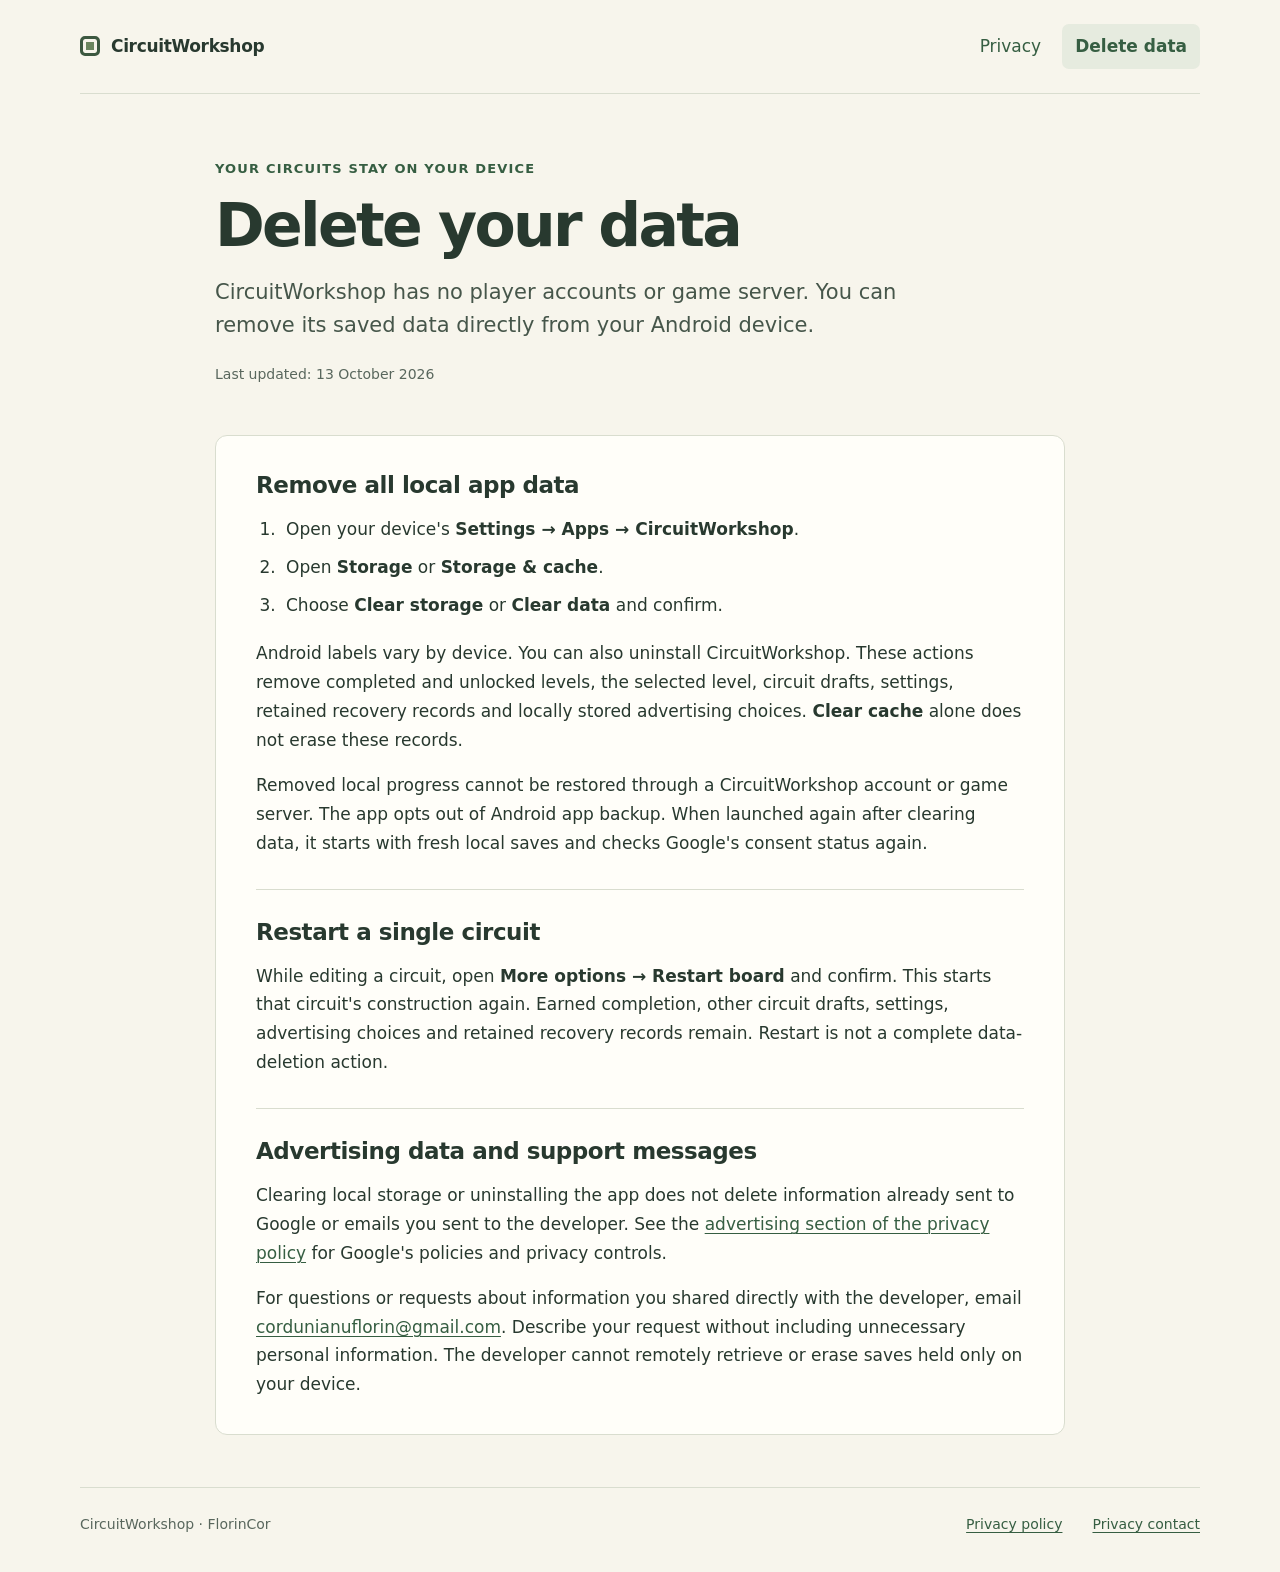
==== data-deletion.html @ 1bf20e46 "Publish CircuitWorkshop privacy policy and data-deletion instructions" ====
<!doctype html>
<html lang="en">
<head>
  <meta charset="utf-8">
  <meta name="viewport" content="width=device-width, initial-scale=1">
  <meta name="color-scheme" content="light">
  <meta name="description" content="How to remove CircuitWorkshop's locally saved circuits, progress, settings and advertising choices from an Android device.">
  <title>CircuitWorkshop · Delete data</title>
  <link rel="canonical" href="https://florincor.github.io/circuitworkshop-privacy/data-deletion.html">
  <link rel="stylesheet" href="styles.css">
</head>
<body>
  <a class="skip-link" href="#main">Skip to instructions</a>
  <header class="page-width site-header">
    <a class="brand" href="./"><span class="brand-mark" aria-hidden="true"></span>CircuitWorkshop</a>
    <nav aria-label="Privacy pages"><a href="./">Privacy</a><a href="data-deletion.html" aria-current="page">Delete data</a></nav>
  </header>
  <main id="main" class="page-width narrow-page">
    <section class="hero" aria-labelledby="page-title">
      <div>
        <p class="eyebrow">Your circuits stay on your device</p>
        <h1 id="page-title">Delete your data</h1>
        <p class="intro">CircuitWorkshop has no player accounts or game server. You can remove its saved data directly from your Android device.</p>
        <p class="updated">Last updated: <time datetime="2026-10-13">13 October 2026</time></p>
      </div>
    </section>
    <article class="policy-card" aria-label="Data-deletion instructions">
      <section>
        <h2>Remove all local app data</h2>
        <ol class="steps">
          <li>Open your device's <strong>Settings → Apps → CircuitWorkshop</strong>.</li>
          <li>Open <strong>Storage</strong> or <strong>Storage &amp; cache</strong>.</li>
          <li>Choose <strong>Clear storage</strong> or <strong>Clear data</strong> and confirm.</li>
        </ol>
        <p>Android labels vary by device. You can also uninstall CircuitWorkshop. These actions remove completed and unlocked levels, the selected level, circuit drafts, settings, retained recovery records and locally stored advertising choices. <strong>Clear cache</strong> alone does not erase these records.</p>
        <p>Removed local progress cannot be restored through a CircuitWorkshop account or game server. The app opts out of Android app backup. When launched again after clearing data, it starts with fresh local saves and checks Google's consent status again.</p>
      </section>
      <section>
        <h2>Restart a single circuit</h2>
        <p>While editing a circuit, open <strong>More options → Restart board</strong> and confirm. This starts that circuit's construction again. Earned completion, other circuit drafts, settings, advertising choices and retained recovery records remain. Restart is not a complete data-deletion action.</p>
      </section>
      <section>
        <h2>Advertising data and support messages</h2>
        <p>Clearing local storage or uninstalling the app does not delete information already sent to Google or emails you sent to the developer. See the <a href="./#advertising">advertising section of the privacy policy</a> for Google's policies and privacy controls.</p>
        <p>For questions or requests about information you shared directly with the developer, email <a href="mailto:cordunianuflorin@gmail.com">cordunianuflorin@gmail.com</a>. Describe your request without including unnecessary personal information. The developer cannot remotely retrieve or erase saves held only on your device.</p>
      </section>
    </article>
  </main>
  <footer class="page-width site-footer"><span>CircuitWorkshop · FlorinCor</span><a href="./">Privacy policy</a><a href="mailto:cordunianuflorin@gmail.com">Privacy contact</a></footer>
</body>
</html>
---- styles.css ----
:root { color-scheme: light; --paper: #f7f5ec; --ink: #28392f; --muted: #59675d; --accent: #365e42; --line: #d9ddcf; }
* { box-sizing: border-box; }
html { scroll-padding-top: 1.5rem; }
body { margin: 0; background: var(--paper); color: var(--ink); font-family: system-ui, -apple-system, BlinkMacSystemFont, "Segoe UI", sans-serif; font-size: 17px; line-height: 1.7; }
a { color: var(--accent); text-underline-offset: .18em; text-decoration-thickness: 1px; overflow-wrap: anywhere; }
a:hover { text-decoration-thickness: 2px; }
a:focus-visible { outline: 3px solid #a86636; outline-offset: 5px; border-radius: 3px; }
.page-width { width: min(1120px, calc(100% - 64px)); margin-inline: auto; }
.site-header { display: flex; align-items: center; justify-content: space-between; gap: 20px; min-height: 94px; border-bottom: 1px solid var(--line); }
.brand { display: inline-flex; align-items: center; gap: 11px; color: var(--ink); text-decoration: none; font-weight: 700; letter-spacing: -.02em; }
.brand-mark { width: 20px; height: 20px; background: #6b865f; border: 3px solid #3c5840; border-radius: 5px; box-shadow: inset 0 0 0 3px var(--paper); flex: 0 0 auto; }
nav { display: flex; gap: 8px; }
nav a { display: inline-flex; align-items: center; min-height: 44px; padding: 8px 13px; text-decoration: none; border-radius: 7px; }
nav a[aria-current="page"] { background: #e6ebdf; font-weight: 650; }
.hero { display: flex; align-items: center; justify-content: space-between; gap: 45px; padding-block: 64px 48px; }
.hero > div { max-width: 740px; }
.eyebrow { margin: 0 0 13px; color: var(--accent); font-size: 13px; font-weight: 700; letter-spacing: .09em; text-transform: uppercase; }
h1 { margin: 0 0 18px; font-size: clamp(36px, 5vw, 60px); line-height: 1.08; letter-spacing: -.045em; font-weight: 680; }
.intro { margin: 0; color: #46564a; font-size: clamp(18px, 2.2vw, 21px); line-height: 1.6; }
.updated { margin: 20px 0 0; color: var(--muted); font-size: 14px; }
.circuit-art { width: 220px; height: 190px; flex: 0 0 auto; }
.policy-layout { display: grid; grid-template-columns: 230px minmax(0, 1fr); align-items: start; gap: 35px; }
.contents { padding-top: 14px; font-size: 14px; }
.contents p { margin: 0 0 12px; font-weight: 700; }
.contents ol { list-style: none; padding: 0; margin: 0; }
.contents a { display: block; padding-block: 7px; text-decoration: none; }
.contents a:hover { text-decoration: underline; }
.policy-card { min-width: 0; padding: 35px 40px; border: 1px solid var(--line); border-radius: 12px; background: #fffef9; }
.policy-card section + section { margin-top: 31px; padding-top: 28px; border-top: 1px solid var(--line); }
h2 { margin: 0 0 14px; font-size: 23px; line-height: 1.3; font-weight: 650; letter-spacing: -.02em; }
p { margin: 0 0 16px; }
section > p:last-child { margin-bottom: 0; }
code { font-size: .9em; overflow-wrap: anywhere; }
strong { font-weight: 650; }
.steps { margin: 0 0 20px; padding-left: 25px; }
.steps li { padding-left: 5px; margin-block: 9px; }
.narrow-page { max-width: 850px; }
.site-footer { display: flex; flex-wrap: wrap; gap: 14px 30px; margin-top: 52px; padding-block: 25px 35px; border-top: 1px solid var(--line); color: var(--muted); font-size: 14px; }
.site-footer span { margin-right: auto; }
.skip-link { position: absolute; left: 16px; top: -90px; padding: 12px 16px; background: #fffef9; z-index: 1; border: 1px solid var(--accent); border-radius: 6px; }
.skip-link:focus { top: 16px; }
@media (max-width: 850px) {
  .policy-layout { grid-template-columns: 1fr; gap: 23px; }
  .contents { padding-top: 0; }
  .contents ol { display: flex; flex-wrap: wrap; gap: 0 20px; }
  .circuit-art { width: 170px; height: auto; }
}
@media (max-width: 560px) {
  .page-width { width: calc(100% - 36px); }
  .site-header { align-items: flex-start; flex-direction: column; justify-content: center; gap: 8px; padding-block: 16px; }
  nav { margin-left: -10px; }
  .hero { padding-block: 38px 28px; gap: 0; }
  .circuit-art { display: none; }
  .policy-card { padding: 25px 21px; border-radius: 9px; }
  h2 { font-size: 21px; }
  .contents ol { gap: 0 16px; }
  .site-footer { margin-top: 34px; gap: 10px 20px; }
  .site-footer span { flex-basis: 100%; }
}
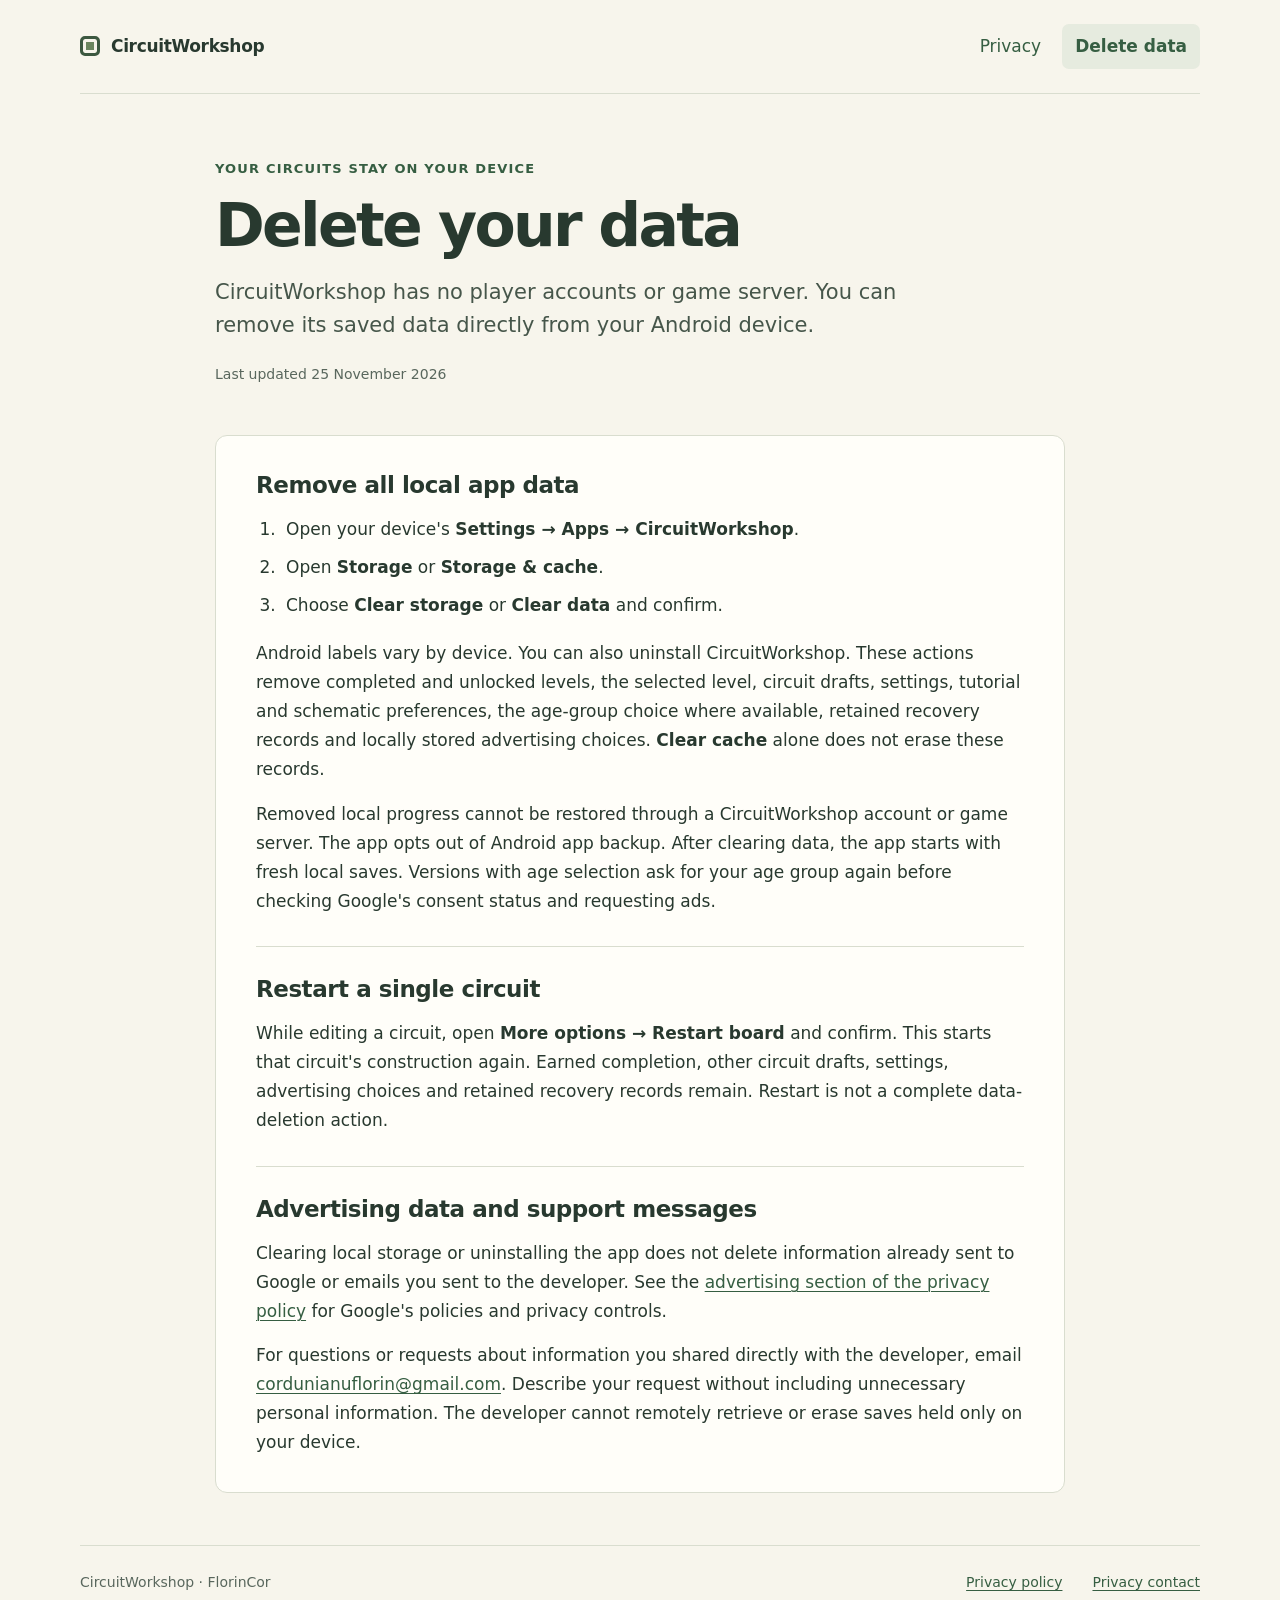
==== commit 52ce8e90: "Update CircuitWorkshop privacy policy for release 0.1.2" ====
--- a/data-deletion.html
+++ b/data-deletion.html
@@ -21,7 +21,7 @@
         <p class="eyebrow">Your circuits stay on your device</p>
         <h1 id="page-title">Delete your data</h1>
         <p class="intro">CircuitWorkshop has no player accounts or game server. You can remove its saved data directly from your Android device.</p>
-        <p class="updated">Last updated: <time datetime="2026-10-13">13 October 2026</time></p>
+        <p class="updated">Last updated <time datetime="2026-11-25">25 November 2026</time></p>
       </div>
     </section>
     <article class="policy-card" aria-label="Data-deletion instructions">
@@ -32,8 +32,8 @@
           <li>Open <strong>Storage</strong> or <strong>Storage &amp; cache</strong>.</li>
           <li>Choose <strong>Clear storage</strong> or <strong>Clear data</strong> and confirm.</li>
         </ol>
-        <p>Android labels vary by device. You can also uninstall CircuitWorkshop. These actions remove completed and unlocked levels, the selected level, circuit drafts, settings, retained recovery records and locally stored advertising choices. <strong>Clear cache</strong> alone does not erase these records.</p>
-        <p>Removed local progress cannot be restored through a CircuitWorkshop account or game server. The app opts out of Android app backup. When launched again after clearing data, it starts with fresh local saves and checks Google's consent status again.</p>
+        <p>Android labels vary by device. You can also uninstall CircuitWorkshop. These actions remove completed and unlocked levels, the selected level, circuit drafts, settings, tutorial and schematic preferences, the age-group choice where available, retained recovery records and locally stored advertising choices. <strong>Clear cache</strong> alone does not erase these records.</p>
+        <p>Removed local progress cannot be restored through a CircuitWorkshop account or game server. The app opts out of Android app backup. After clearing data, the app starts with fresh local saves. Versions with age selection ask for your age group again before checking Google's consent status and requesting ads.</p>
       </section>
       <section>
         <h2>Restart a single circuit</h2>
